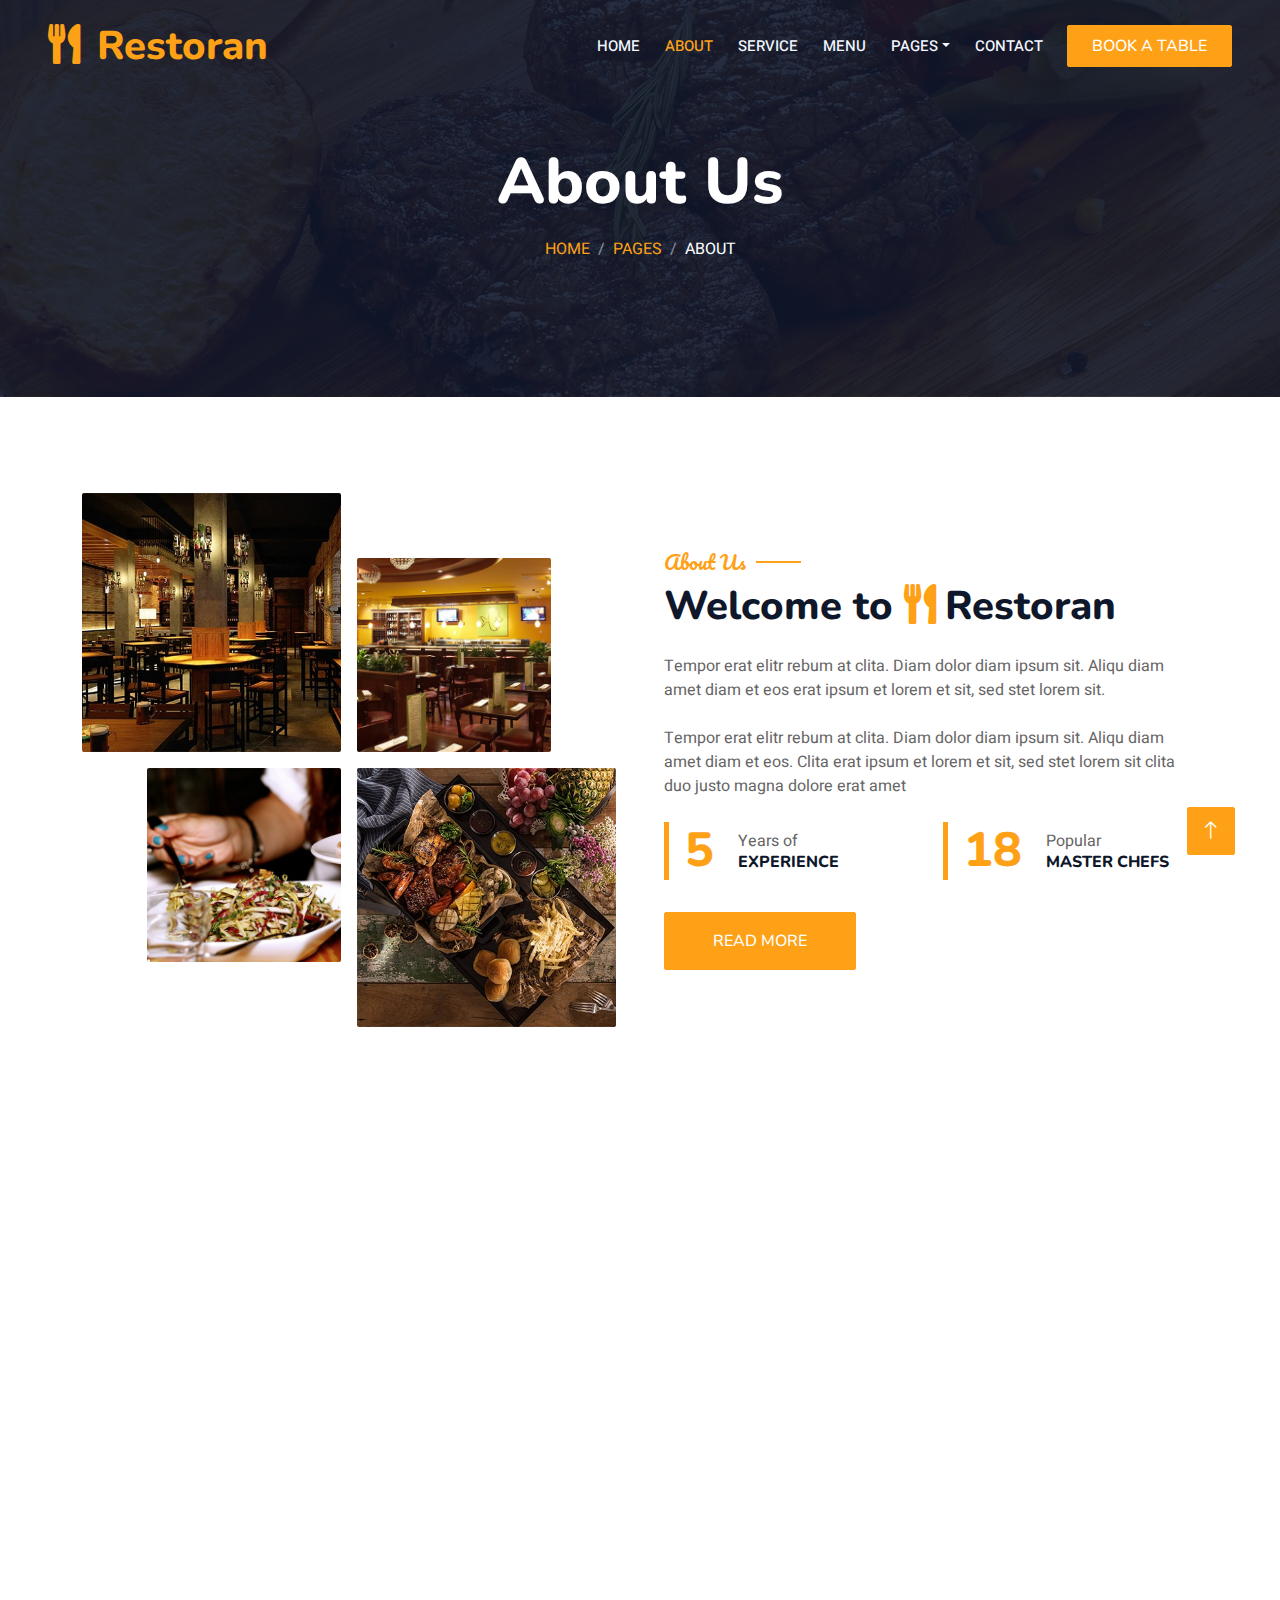
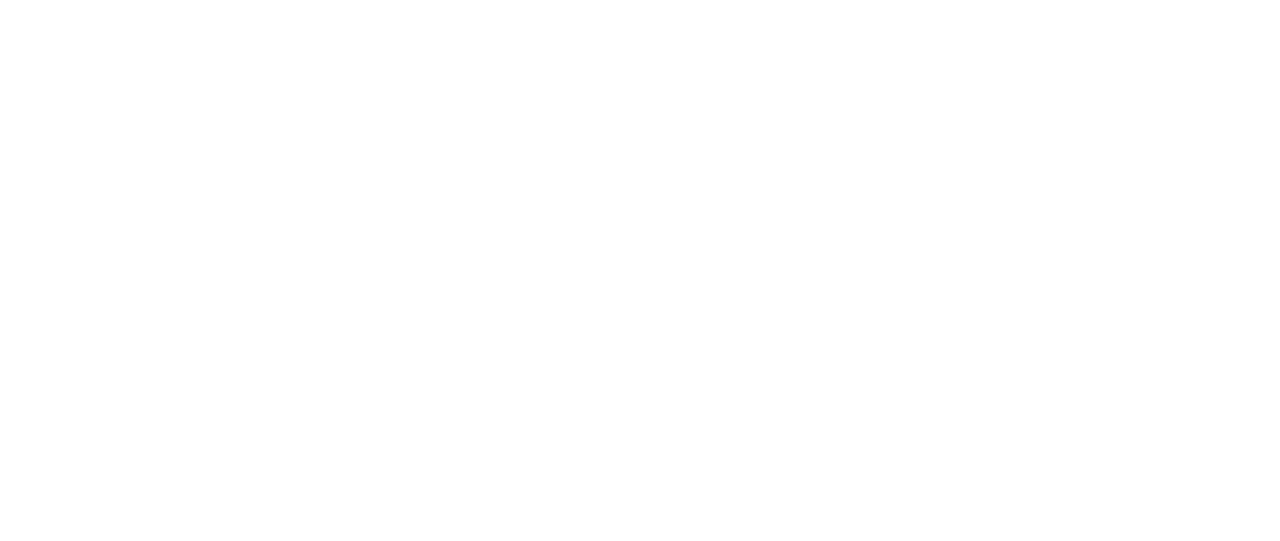
==== about.html @ 9293f6e2 "." ====
<!DOCTYPE html>
<html lang="en">

<head>
    <meta charset="utf-8">
    <title>Restoran - Bootstrap Restaurant Template</title>
    <meta content="width=device-width, initial-scale=1.0" name="viewport">
    <meta content="" name="keywords">
    <meta content="" name="description">

    <!-- Favicon -->
    <link href="img/favicon.ico" rel="icon">

    <!-- Google Web Fonts -->
    <link rel="preconnect" href="https://fonts.googleapis.com">
    <link rel="preconnect" href="https://fonts.gstatic.com" crossorigin>
    <link href="https://fonts.googleapis.com/css2?family=Heebo:wght@400;500;600&family=Nunito:wght@600;700;800&family=Pacifico&display=swap" rel="stylesheet">

    <!-- Icon Font Stylesheet -->
    <link href="https://cdnjs.cloudflare.com/ajax/libs/font-awesome/5.10.0/css/all.min.css" rel="stylesheet">
    <link href="https://cdn.jsdelivr.net/npm/bootstrap-icons@1.4.1/font/bootstrap-icons.css" rel="stylesheet">

    <!-- Libraries Stylesheet -->
    <link href="lib/animate/animate.min.css" rel="stylesheet">
    <link href="lib/owlcarousel/assets/owl.carousel.min.css" rel="stylesheet">
    <link href="lib/tempusdominus/css/tempusdominus-bootstrap-4.min.css" rel="stylesheet" />

    <!-- Customized Bootstrap Stylesheet -->
    <link href="css/bootstrap.min.css" rel="stylesheet">

    <!-- Template Stylesheet -->
    <link href="css/style.css" rel="stylesheet">
</head>

<body>
    <div class="container-xxl bg-white p-0">
        <!-- Spinner Start -->
        <div id="spinner" class="show bg-white position-fixed translate-middle w-100 vh-100 top-50 start-50 d-flex align-items-center justify-content-center">
            <div class="spinner-border text-primary" style="width: 3rem; height: 3rem;" role="status">
                <span class="sr-only">Loading...</span>
            </div>
        </div>
        <!-- Spinner End -->


        <!-- Navbar & Hero Start -->
        <div class="container-xxl position-relative p-0">
            <nav class="navbar navbar-expand-lg navbar-dark bg-dark px-4 px-lg-5 py-3 py-lg-0">
                <a href="" class="navbar-brand p-0">
                    <h1 class="text-primary m-0"><i class="fa fa-utensils me-3"></i>Restoran</h1>
                    <!-- <img src="img/logo.png" alt="Logo"> -->
                </a>
                <button class="navbar-toggler" type="button" data-bs-toggle="collapse" data-bs-target="#navbarCollapse">
                    <span class="fa fa-bars"></span>
                </button>
                <div class="collapse navbar-collapse" id="navbarCollapse">
                    <div class="navbar-nav ms-auto py-0 pe-4">
                        <a href="index.html" class="nav-item nav-link">Home</a>
                        <a href="about.html" class="nav-item nav-link active">About</a>
                        <a href="service.html" class="nav-item nav-link">Service</a>
                        <a href="menu.html" class="nav-item nav-link">Menu</a>
                        <div class="nav-item dropdown">
                            <a href="#" class="nav-link dropdown-toggle" data-bs-toggle="dropdown">Pages</a>
                            <div class="dropdown-menu m-0">
                                <a href="booking.html" class="dropdown-item">Booking</a>
                                <a href="team.html" class="dropdown-item">Our Team</a>
                                <a href="testimonial.html" class="dropdown-item">Testimonial</a>
                            </div>
                        </div>
                        <a href="contact.html" class="nav-item nav-link">Contact</a>
                    </div>
                    <a href="" class="btn btn-primary py-2 px-4">Book A Table</a>
                </div>
            </nav>

            <div class="container-xxl py-5 bg-dark hero-header mb-5">
                <div class="container text-center my-5 pt-5 pb-4">
                    <h1 class="display-3 text-white mb-3 animated slideInDown">About Us</h1>
                    <nav aria-label="breadcrumb">
                        <ol class="breadcrumb justify-content-center text-uppercase">
                            <li class="breadcrumb-item"><a href="#">Home</a></li>
                            <li class="breadcrumb-item"><a href="#">Pages</a></li>
                            <li class="breadcrumb-item text-white active" aria-current="page">About</li>
                        </ol>
                    </nav>
                </div>
            </div>
        </div>
        <!-- Navbar & Hero End -->


        <!-- About Start -->
        <div class="container-xxl py-5">
            <div class="container">
                <div class="row g-5 align-items-center">
                    <div class="col-lg-6">
                        <div class="row g-3">
                            <div class="col-6 text-start">
                                <img class="img-fluid rounded w-100 wow zoomIn" data-wow-delay="0.1s" src="img/about-1.jpg">
                            </div>
                            <div class="col-6 text-start">
                                <img class="img-fluid rounded w-75 wow zoomIn" data-wow-delay="0.3s" src="img/about-2.jpg" style="margin-top: 25%;">
                            </div>
                            <div class="col-6 text-end">
                                <img class="img-fluid rounded w-75 wow zoomIn" data-wow-delay="0.5s" src="img/about-3.jpg">
                            </div>
                            <div class="col-6 text-end">
                                <img class="img-fluid rounded w-100 wow zoomIn" data-wow-delay="0.7s" src="img/about-4.jpg">
                            </div>
                        </div>
                    </div>
                    <div class="col-lg-6">
                        <h5 class="section-title ff-secondary text-start text-primary fw-normal">About Us</h5>
                        <h1 class="mb-4">Welcome to <i class="fa fa-utensils text-primary me-2"></i>Restoran</h1>
                        <p class="mb-4">Tempor erat elitr rebum at clita. Diam dolor diam ipsum sit. Aliqu diam amet diam et eos erat ipsum et lorem et sit, sed stet lorem sit.</p>
                        <p class="mb-4">Tempor erat elitr rebum at clita. Diam dolor diam ipsum sit. Aliqu diam amet diam et eos. Clita erat ipsum et lorem et sit, sed stet lorem sit clita duo justo magna dolore erat amet</p>
                        <div class="row g-4 mb-4">
                            <div class="col-sm-6">
                                <div class="d-flex align-items-center border-start border-5 border-primary px-3">
                                    <h1 class="flex-shrink-0 display-5 text-primary mb-0" data-toggle="counter-up">15</h1>
                                    <div class="ps-4">
                                        <p class="mb-0">Years of</p>
                                        <h6 class="text-uppercase mb-0">Experience</h6>
                                    </div>
                                </div>
                            </div>
                            <div class="col-sm-6">
                                <div class="d-flex align-items-center border-start border-5 border-primary px-3">
                                    <h1 class="flex-shrink-0 display-5 text-primary mb-0" data-toggle="counter-up">50</h1>
                                    <div class="ps-4">
                                        <p class="mb-0">Popular</p>
                                        <h6 class="text-uppercase mb-0">Master Chefs</h6>
                                    </div>
                                </div>
                            </div>
                        </div>
                        <a class="btn btn-primary py-3 px-5 mt-2" href="">Read More</a>
                    </div>
                </div>
            </div>
        </div>
        <!-- About End -->


        <!-- Team Start -->
        <div class="container-xxl pt-5 pb-3">
            <div class="container">
                <div class="text-center wow fadeInUp" data-wow-delay="0.1s">
                    <h5 class="section-title ff-secondary text-center text-primary fw-normal">Team Members</h5>
                    <h1 class="mb-5">Our Master Chefs</h1>
                </div>
                <div class="row g-4">
                    <div class="col-lg-3 col-md-6 wow fadeInUp" data-wow-delay="0.1s">
                        <div class="team-item text-center rounded overflow-hidden">
                            <div class="rounded-circle overflow-hidden m-4">
                                <img class="img-fluid" src="img/team-1.jpg" alt="">
                            </div>
                            <h5 class="mb-0">Full Name</h5>
                            <small>Designation</small>
                            <div class="d-flex justify-content-center mt-3">
                                <a class="btn btn-square btn-primary mx-1" href=""><i class="fab fa-facebook-f"></i></a>
                                <a class="btn btn-square btn-primary mx-1" href=""><i class="fab fa-twitter"></i></a>
                                <a class="btn btn-square btn-primary mx-1" href=""><i class="fab fa-instagram"></i></a>
                            </div>
                        </div>
                    </div>
                    <div class="col-lg-3 col-md-6 wow fadeInUp" data-wow-delay="0.3s">
                        <div class="team-item text-center rounded overflow-hidden">
                            <div class="rounded-circle overflow-hidden m-4">
                                <img class="img-fluid" src="img/team-2.jpg" alt="">
                            </div>
                            <h5 class="mb-0">Full Name</h5>
                            <small>Designation</small>
                            <div class="d-flex justify-content-center mt-3">
                                <a class="btn btn-square btn-primary mx-1" href=""><i class="fab fa-facebook-f"></i></a>
                                <a class="btn btn-square btn-primary mx-1" href=""><i class="fab fa-twitter"></i></a>
                                <a class="btn btn-square btn-primary mx-1" href=""><i class="fab fa-instagram"></i></a>
                            </div>
                        </div>
                    </div>
                    <div class="col-lg-3 col-md-6 wow fadeInUp" data-wow-delay="0.5s">
                        <div class="team-item text-center rounded overflow-hidden">
                            <div class="rounded-circle overflow-hidden m-4">
                                <img class="img-fluid" src="img/team-3.jpg" alt="">
                            </div>
                            <h5 class="mb-0">Full Name</h5>
                            <small>Designation</small>
                            <div class="d-flex justify-content-center mt-3">
                                <a class="btn btn-square btn-primary mx-1" href=""><i class="fab fa-facebook-f"></i></a>
                                <a class="btn btn-square btn-primary mx-1" href=""><i class="fab fa-twitter"></i></a>
                                <a class="btn btn-square btn-primary mx-1" href=""><i class="fab fa-instagram"></i></a>
                            </div>
                        </div>
                    </div>
                    <div class="col-lg-3 col-md-6 wow fadeInUp" data-wow-delay="0.7s">
                        <div class="team-item text-center rounded overflow-hidden">
                            <div class="rounded-circle overflow-hidden m-4">
                                <img class="img-fluid" src="img/team-4.jpg" alt="">
                            </div>
                            <h5 class="mb-0">Full Name</h5>
                            <small>Designation</small>
                            <div class="d-flex justify-content-center mt-3">
                                <a class="btn btn-square btn-primary mx-1" href=""><i class="fab fa-facebook-f"></i></a>
                                <a class="btn btn-square btn-primary mx-1" href=""><i class="fab fa-twitter"></i></a>
                                <a class="btn btn-square btn-primary mx-1" href=""><i class="fab fa-instagram"></i></a>
                            </div>
                        </div>
                    </div>
                </div>
            </div>
        </div>
        <!-- Team End -->
        

        <!-- Footer Start -->
        <div class="container-fluid bg-dark text-light footer pt-5 mt-5 wow fadeIn" data-wow-delay="0.1s">
            <div class="container py-5">
                <div class="row g-5">
                    <div class="col-lg-3 col-md-6">
                        <h4 class="section-title ff-secondary text-start text-primary fw-normal mb-4">Company</h4>
                        <a class="btn btn-link" href="">About Us</a>
                        <a class="btn btn-link" href="">Contact Us</a>
                        <a class="btn btn-link" href="">Reservation</a>
                        <a class="btn btn-link" href="">Privacy Policy</a>
                        <a class="btn btn-link" href="">Terms & Condition</a>
                    </div>
                    <div class="col-lg-3 col-md-6">
                        <h4 class="section-title ff-secondary text-start text-primary fw-normal mb-4">Contact</h4>
                        <p class="mb-2"><i class="fa fa-map-marker-alt me-3"></i>123 Street, New York, USA</p>
                        <p class="mb-2"><i class="fa fa-phone-alt me-3"></i>+012 345 67890</p>
                        <p class="mb-2"><i class="fa fa-envelope me-3"></i>info@example.com</p>
                        <div class="d-flex pt-2">
                            <a class="btn btn-outline-light btn-social" href=""><i class="fab fa-twitter"></i></a>
                            <a class="btn btn-outline-light btn-social" href=""><i class="fab fa-facebook-f"></i></a>
                            <a class="btn btn-outline-light btn-social" href=""><i class="fab fa-youtube"></i></a>
                            <a class="btn btn-outline-light btn-social" href=""><i class="fab fa-linkedin-in"></i></a>
                        </div>
                    </div>
                    <div class="col-lg-3 col-md-6">
                        <h4 class="section-title ff-secondary text-start text-primary fw-normal mb-4">Opening</h4>
                        <h5 class="text-light fw-normal">Monday - Saturday</h5>
                        <p>09AM - 09PM</p>
                        <h5 class="text-light fw-normal">Sunday</h5>
                        <p>10AM - 08PM</p>
                    </div>
                    <div class="col-lg-3 col-md-6">
                        <h4 class="section-title ff-secondary text-start text-primary fw-normal mb-4">Newsletter</h4>
                        <p>Dolor amet sit justo amet elitr clita ipsum elitr est.</p>
                        <div class="position-relative mx-auto" style="max-width: 400px;">
                            <input class="form-control border-primary w-100 py-3 ps-4 pe-5" type="text" placeholder="Your email">
                            <button type="button" class="btn btn-primary py-2 position-absolute top-0 end-0 mt-2 me-2">SignUp</button>
                        </div>
                    </div>
                </div>
            </div>
            <div class="container">
                <div class="copyright">
                    <div class="row">
                        <div class="col-md-6 text-center text-md-start mb-3 mb-md-0">
                            &copy; <a class="border-bottom" href="#">Your Site Name</a>, All Right Reserved. 
							
							<!--/*** This template is free as long as you keep the footer author’s credit link/attribution link/backlink. If you'd like to use the template without the footer author’s credit link/attribution link/backlink, you can purchase the Credit Removal License from "https://htmlcodex.com/credit-removal". Thank you for your support. ***/-->
							Designed By <a class="border-bottom" href="https://htmlcodex.com">HTML Codex</a><br><br>
                            Distributed By <a class="border-bottom" href="https://themewagon.com" target="_blank">ThemeWagon</a>
                        </div>
                        <div class="col-md-6 text-center text-md-end">
                            <div class="footer-menu">
                                <a href="">Home</a>
                                <a href="">Cookies</a>
                                <a href="">Help</a>
                                <a href="">FQAs</a>
                            </div>
                        </div>
                    </div>
                </div>
            </div>
        </div>
        <!-- Footer End -->


        <!-- Back to Top -->
        <a href="#" class="btn btn-lg btn-primary btn-lg-square back-to-top"><i class="bi bi-arrow-up"></i></a>
    </div>

    <!-- JavaScript Libraries -->
    <script src="https://code.jquery.com/jquery-3.4.1.min.js"></script>
    <script src="https://cdn.jsdelivr.net/npm/bootstrap@5.0.0/dist/js/bootstrap.bundle.min.js"></script>
    <script src="lib/wow/wow.min.js"></script>
    <script src="lib/easing/easing.min.js"></script>
    <script src="lib/waypoints/waypoints.min.js"></script>
    <script src="lib/counterup/counterup.min.js"></script>
    <script src="lib/owlcarousel/owl.carousel.min.js"></script>
    <script src="lib/tempusdominus/js/moment.min.js"></script>
    <script src="lib/tempusdominus/js/moment-timezone.min.js"></script>
    <script src="lib/tempusdominus/js/tempusdominus-bootstrap-4.min.js"></script>

    <!-- Template Javascript -->
    <script src="js/main.js"></script>
</body>

</html>
---- css/style.css ----
/********** Template CSS **********/
:root {
    --primary: #FEA116;
    --light: #F1F8FF;
    --dark: #0F172B;
}

.ff-secondary {
    font-family: 'Pacifico', cursive;
}

.fw-medium {
    font-weight: 600 !important;
}

.fw-semi-bold {
    font-weight: 700 !important;
}

.back-to-top {
    position: fixed;
    display: none;
    right: 45px;
    bottom: 45px;
    z-index: 99;
}


/*** Spinner ***/
#spinner {
    opacity: 0;
    visibility: hidden;
    transition: opacity .5s ease-out, visibility 0s linear .5s;
    z-index: 99999;
}

#spinner.show {
    transition: opacity .5s ease-out, visibility 0s linear 0s;
    visibility: visible;
    opacity: 1;
}


/*** Button ***/
.btn {
    font-family: 'Nunito', sans-serif;
    font-weight: 500;
    text-transform: uppercase;
    transition: .5s;
}

.btn.btn-primary,
.btn.btn-secondary {
    color: #FFFFFF;
}

.btn-square {
    width: 38px;
    height: 38px;
}

.btn-sm-square {
    width: 32px;
    height: 32px;
}

.btn-lg-square {
    width: 48px;
    height: 48px;
}

.btn-square,
.btn-sm-square,
.btn-lg-square {
    padding: 0;
    display: flex;
    align-items: center;
    justify-content: center;
    font-weight: normal;
    border-radius: 2px;
}


/*** Navbar ***/
.navbar-dark .navbar-nav .nav-link {
    position: relative;
    margin-left: 25px;
    padding: 35px 0;
    font-size: 15px;
    color: var(--light) !important;
    text-transform: uppercase;
    font-weight: 500;
    outline: none;
    transition: .5s;
}

.sticky-top.navbar-dark .navbar-nav .nav-link {
    padding: 20px 0;
}

.navbar-dark .navbar-nav .nav-link:hover,
.navbar-dark .navbar-nav .nav-link.active {
    color: var(--primary) !important;
}

.navbar-dark .navbar-brand img {
    max-height: 60px;
    transition: .5s;
}

.sticky-top.navbar-dark .navbar-brand img {
    max-height: 45px;
}

@media (max-width: 991.98px) {
    .sticky-top.navbar-dark {
        position: relative;
    }

    .navbar-dark .navbar-collapse {
        margin-top: 15px;
        border-top: 1px solid rgba(255, 255, 255, .1)
    }

    .navbar-dark .navbar-nav .nav-link,
    .sticky-top.navbar-dark .navbar-nav .nav-link {
        padding: 10px 0;
        margin-left: 0;
    }

    .navbar-dark .navbar-brand img {
        max-height: 45px;
    }
}

@media (min-width: 992px) {
    .navbar-dark {
        position: absolute;
        width: 100%;
        top: 0;
        left: 0;
        z-index: 999;
        background: transparent !important;
    }
    
    .sticky-top.navbar-dark {
        position: fixed;
        background: var(--dark) !important;
    }
}


/*** Hero Header ***/
.hero-header {
    background: linear-gradient(rgba(15, 23, 43, .9), rgba(15, 23, 43, .9)), url(../img/bg-hero.jpg);
    background-position: center center;
    background-repeat: no-repeat;
    background-size: cover;
}

.hero-header img {
    animation: imgRotate 50s linear infinite;
}

@keyframes imgRotate { 
    100% { 
        transform: rotate(360deg); 
    } 
}

.breadcrumb-item + .breadcrumb-item::before {
    color: rgba(255, 255, 255, .5);
}


/*** Section Title ***/
.section-title {
    position: relative;
    display: inline-block;
}

.section-title::before {
    position: absolute;
    content: "";
    width: 45px;
    height: 2px;
    top: 50%;
    left: -55px;
    margin-top: -1px;
    background: var(--primary);
}

.section-title::after {
    position: absolute;
    content: "";
    width: 45px;
    height: 2px;
    top: 50%;
    right: -55px;
    margin-top: -1px;
    background: var(--primary);
}

.section-title.text-start::before,
.section-title.text-end::after {
    display: none;
}


/*** Service ***/
.service-item {
    box-shadow: 0 0 45px rgba(0, 0, 0, .08);
    transition: .5s;
}

.service-item:hover {
    background: var(--primary);
}

.service-item * {
    transition: .5s;
}

.service-item:hover * {
    color: var(--light) !important;
}


/*** Food Menu ***/
.nav-pills .nav-item .active {
    border-bottom: 2px solid var(--primary);
}


/*** Youtube Video ***/
.video {
    position: relative;
    height: 100%;
    min-height: 500px;
    background: linear-gradient(rgba(15, 23, 43, .1), rgba(15, 23, 43, .1)), url(../img/video.jpg);
    background-position: center center;
    background-repeat: no-repeat;
    background-size: cover;
}

.video .btn-play {
    position: absolute;
    z-index: 3;
    top: 50%;
    left: 50%;
    transform: translateX(-50%) translateY(-50%);
    box-sizing: content-box;
    display: block;
    width: 32px;
    height: 44px;
    border-radius: 50%;
    border: none;
    outline: none;
    padding: 18px 20px 18px 28px;
}

.video .btn-play:before {
    content: "";
    position: absolute;
    z-index: 0;
    left: 50%;
    top: 50%;
    transform: translateX(-50%) translateY(-50%);
    display: block;
    width: 100px;
    height: 100px;
    background: var(--primary);
    border-radius: 50%;
    animation: pulse-border 1500ms ease-out infinite;
}

.video .btn-play:after {
    content: "";
    position: absolute;
    z-index: 1;
    left: 50%;
    top: 50%;
    transform: translateX(-50%) translateY(-50%);
    display: block;
    width: 100px;
    height: 100px;
    background: var(--primary);
    border-radius: 50%;
    transition: all 200ms;
}

.video .btn-play img {
    position: relative;
    z-index: 3;
    max-width: 100%;
    width: auto;
    height: auto;
}

.video .btn-play span {
    display: block;
    position: relative;
    z-index: 3;
    width: 0;
    height: 0;
    border-left: 32px solid var(--dark);
    border-top: 22px solid transparent;
    border-bottom: 22px solid transparent;
}

@keyframes pulse-border {
    0% {
        transform: translateX(-50%) translateY(-50%) translateZ(0) scale(1);
        opacity: 1;
    }

    100% {
        transform: translateX(-50%) translateY(-50%) translateZ(0) scale(1.5);
        opacity: 0;
    }
}

#videoModal {
    z-index: 99999;
}

#videoModal .modal-dialog {
    position: relative;
    max-width: 800px;
    margin: 60px auto 0 auto;
}

#videoModal .modal-body {
    position: relative;
    padding: 0px;
}

#videoModal .close {
    position: absolute;
    width: 30px;
    height: 30px;
    right: 0px;
    top: -30px;
    z-index: 999;
    font-size: 30px;
    font-weight: normal;
    color: #FFFFFF;
    background: #000000;
    opacity: 1;
}


/*** Team ***/
.team-item {
    box-shadow: 0 0 45px rgba(0, 0, 0, .08);
    height: calc(100% - 38px);
    transition: .5s;
}

.team-item img {
    transition: .5s;
}

.team-item:hover img {
    transform: scale(1.1);
}

.team-item:hover {
    height: 100%;
}

.team-item .btn {
    border-radius: 38px 38px 0 0;
}


/*** Testimonial ***/
.testimonial-carousel .owl-item .testimonial-item,
.testimonial-carousel .owl-item.center .testimonial-item * {
    transition: .5s;
}

.testimonial-carousel .owl-item.center .testimonial-item {
    background: var(--primary) !important;
    border-color: var(--primary) !important;
}

.testimonial-carousel .owl-item.center .testimonial-item * {
    color: var(--light) !important;
}

.testimonial-carousel .owl-dots {
    margin-top: 24px;
    display: flex;
    align-items: flex-end;
    justify-content: center;
}

.testimonial-carousel .owl-dot {
    position: relative;
    display: inline-block;
    margin: 0 5px;
    width: 15px;
    height: 15px;
    border: 1px solid #CCCCCC;
    border-radius: 15px;
    transition: .5s;
}

.testimonial-carousel .owl-dot.active {
    background: var(--primary);
    border-color: var(--primary);
}


/*** Footer ***/
.footer .btn.btn-social {
    margin-right: 5px;
    width: 35px;
    height: 35px;
    display: flex;
    align-items: center;
    justify-content: center;
    color: var(--light);
    border: 1px solid #FFFFFF;
    border-radius: 35px;
    transition: .3s;
}

.footer .btn.btn-social:hover {
    color: var(--primary);
}

.footer .btn.btn-link {
    display: block;
    margin-bottom: 5px;
    padding: 0;
    text-align: left;
    color: #FFFFFF;
    font-size: 15px;
    font-weight: normal;
    text-transform: capitalize;
    transition: .3s;
}

.footer .btn.btn-link::before {
    position: relative;
    content: "\f105";
    font-family: "Font Awesome 5 Free";
    font-weight: 900;
    margin-right: 10px;
}

.footer .btn.btn-link:hover {
    letter-spacing: 1px;
    box-shadow: none;
}

.footer .copyright {
    padding: 25px 0;
    font-size: 15px;
    border-top: 1px solid rgba(256, 256, 256, .1);
}

.footer .copyright a {
    color: var(--light);
}

.footer .footer-menu a {
    margin-right: 15px;
    padding-right: 15px;
    border-right: 1px solid rgba(255, 255, 255, .1);
}

.footer .footer-menu a:last-child {
    margin-right: 0;
    padding-right: 0;
    border-right: none;
}
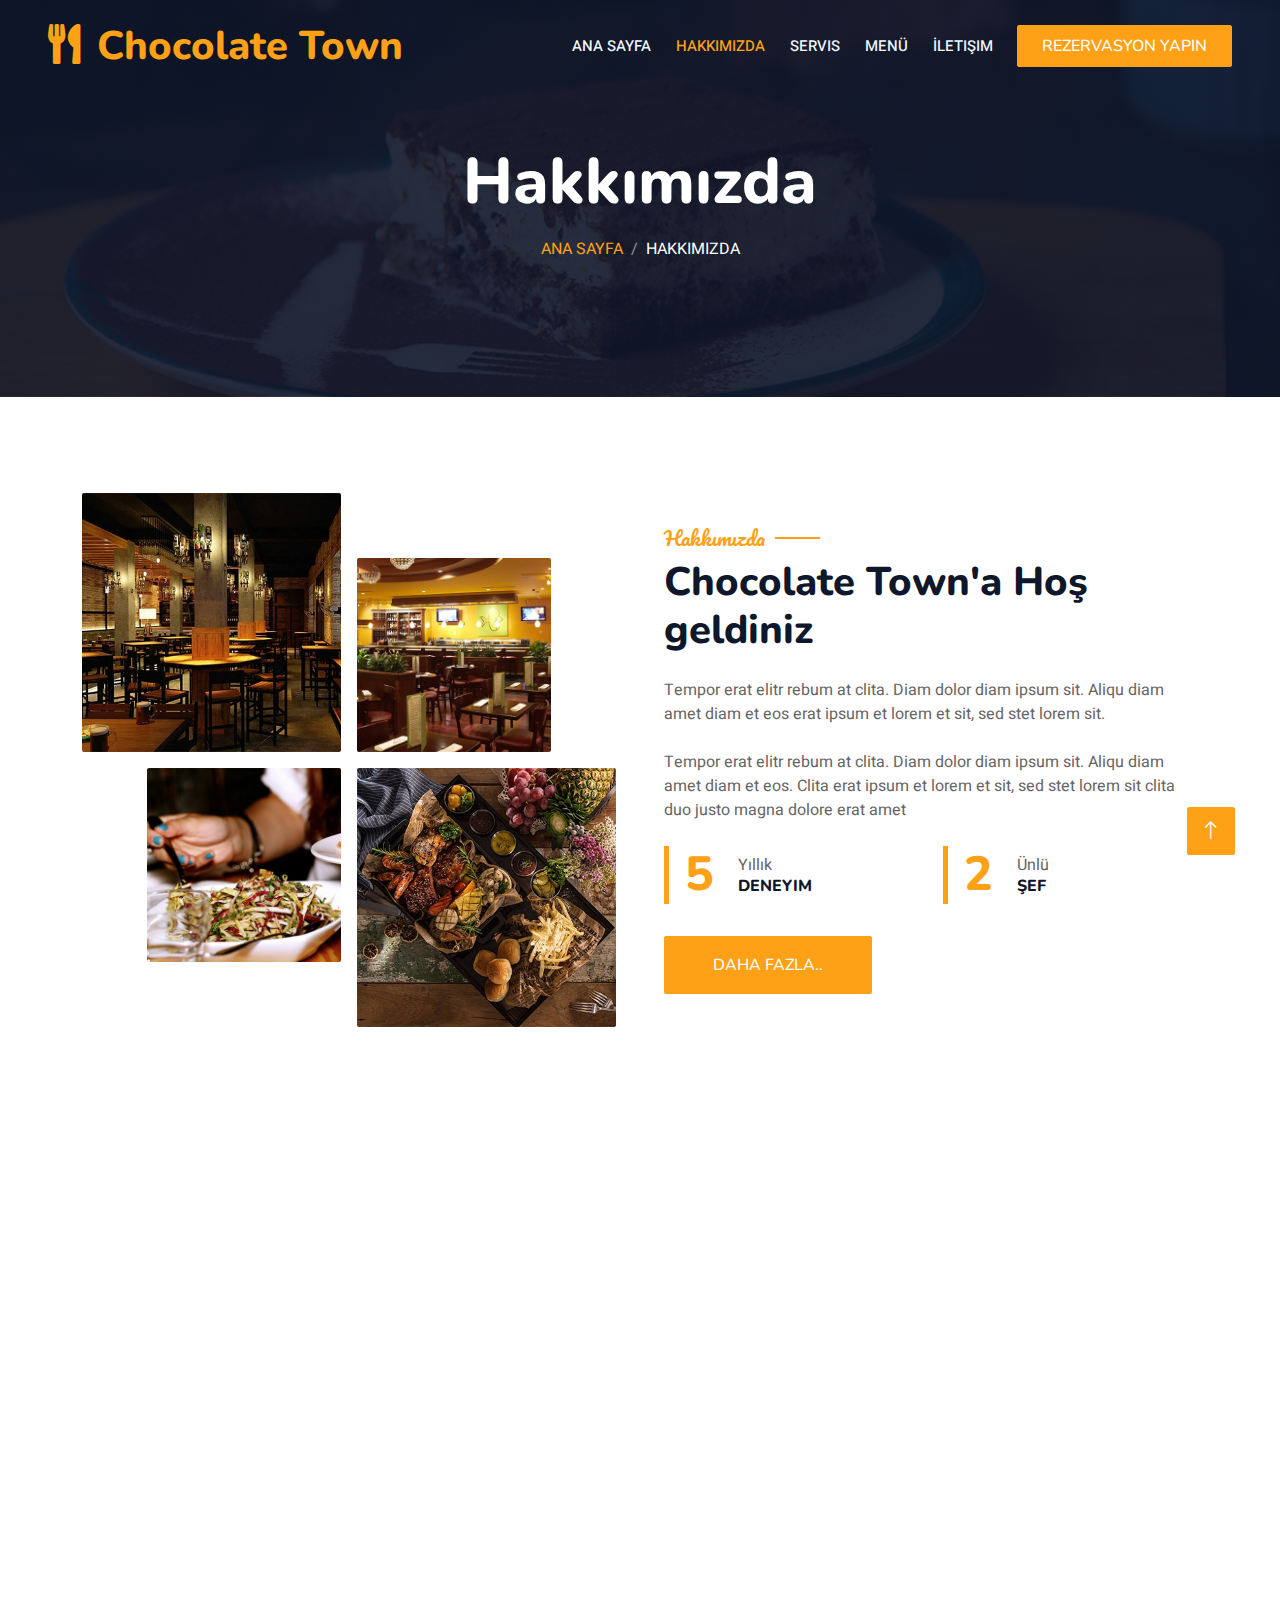
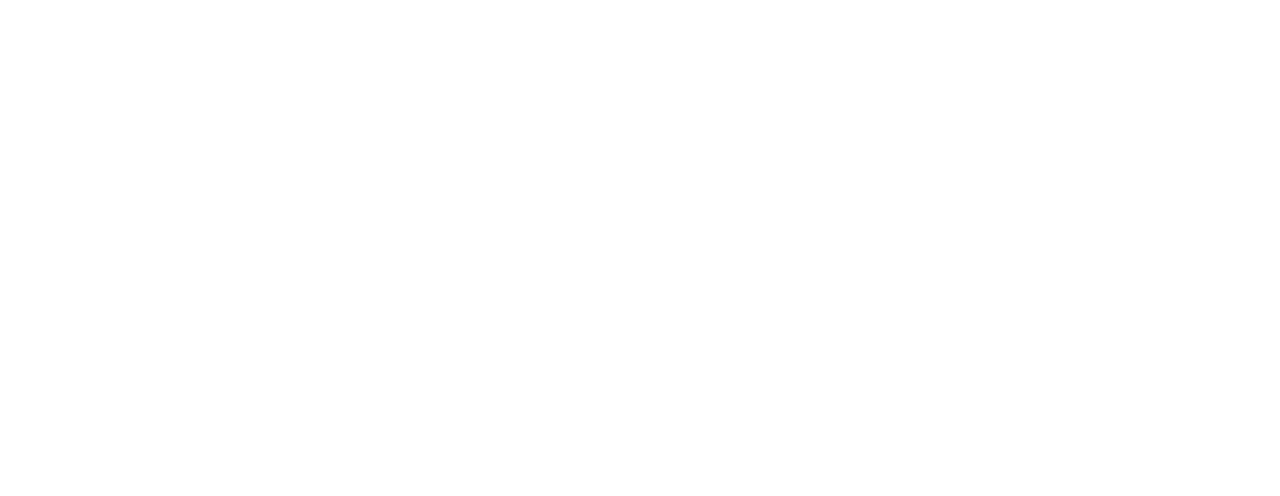
==== commit a6f54cad: "some fixes" ====
--- a/about.html
+++ b/about.html
@@ -3,7 +3,7 @@
 
 <head>
     <meta charset="utf-8">
-    <title>Restoran - Bootstrap Restaurant Template</title>
+    <title>Chocolate Town - Bootstrap Restaurant Template</title>
     <meta content="width=device-width, initial-scale=1.0" name="viewport">
     <meta content="" name="keywords">
     <meta content="" name="description">
@@ -47,7 +47,7 @@
         <div class="container-xxl position-relative p-0">
             <nav class="navbar navbar-expand-lg navbar-dark bg-dark px-4 px-lg-5 py-3 py-lg-0">
                 <a href="" class="navbar-brand p-0">
-                    <h1 class="text-primary m-0"><i class="fa fa-utensils me-3"></i>Restoran</h1>
+                    <h1 class="text-primary m-0"><i class="fa fa-utensils me-3"></i>Chocolate Town</h1>
                     <!-- <img src="img/logo.png" alt="Logo"> -->
                 </a>
                 <button class="navbar-toggler" type="button" data-bs-toggle="collapse" data-bs-target="#navbarCollapse">
@@ -55,32 +55,24 @@
                 </button>
                 <div class="collapse navbar-collapse" id="navbarCollapse">
                     <div class="navbar-nav ms-auto py-0 pe-4">
-                        <a href="index.html" class="nav-item nav-link">Home</a>
-                        <a href="about.html" class="nav-item nav-link active">About</a>
-                        <a href="service.html" class="nav-item nav-link">Service</a>
-                        <a href="menu.html" class="nav-item nav-link">Menu</a>
-                        <div class="nav-item dropdown">
-                            <a href="#" class="nav-link dropdown-toggle" data-bs-toggle="dropdown">Pages</a>
-                            <div class="dropdown-menu m-0">
-                                <a href="booking.html" class="dropdown-item">Booking</a>
-                                <a href="team.html" class="dropdown-item">Our Team</a>
-                                <a href="testimonial.html" class="dropdown-item">Testimonial</a>
-                            </div>
-                        </div>
-                        <a href="contact.html" class="nav-item nav-link">Contact</a>
-                    </div>
-                    <a href="" class="btn btn-primary py-2 px-4">Book A Table</a>
+                        <a href="index.html" class="nav-item nav-link">Ana Sayfa</a>
+                        <a href="about.html" class="nav-item nav-link active">Hakkımızda</a>
+                        <a href="service.html" class="nav-item nav-link">Servis</a>
+                        <a href="menu.html" class="nav-item nav-link">Menü</a>
+                      
+                        <a href="contact.html" class="nav-item nav-link">İletişim</a>
+                    </div>
+                    <a href="" class="btn btn-primary py-2 px-4">Rezervasyon Yapın</a>
                 </div>
             </nav>
 
             <div class="container-xxl py-5 bg-dark hero-header mb-5">
                 <div class="container text-center my-5 pt-5 pb-4">
-                    <h1 class="display-3 text-white mb-3 animated slideInDown">About Us</h1>
+                    <h1 class="display-3 text-white mb-3 animated slideInDown">Hakkımızda</h1>
                     <nav aria-label="breadcrumb">
                         <ol class="breadcrumb justify-content-center text-uppercase">
-                            <li class="breadcrumb-item"><a href="#">Home</a></li>
-                            <li class="breadcrumb-item"><a href="#">Pages</a></li>
-                            <li class="breadcrumb-item text-white active" aria-current="page">About</li>
+                            <li class="breadcrumb-item"><a href="#">Ana Sayfa</a></li>
+                            <li class="breadcrumb-item text-white active" aria-current="page">Hakkımızda</li>
                         </ol>
                     </nav>
                 </div>
@@ -110,8 +102,8 @@
                         </div>
                     </div>
                     <div class="col-lg-6">
-                        <h5 class="section-title ff-secondary text-start text-primary fw-normal">About Us</h5>
-                        <h1 class="mb-4">Welcome to <i class="fa fa-utensils text-primary me-2"></i>Restoran</h1>
+                        <h5 class="section-title ff-secondary text-start text-primary fw-normal">Hakkımızda</h5>
+                        <h1 class="mb-4">Chocolate Town'a Hoş geldiniz</h1>
                         <p class="mb-4">Tempor erat elitr rebum at clita. Diam dolor diam ipsum sit. Aliqu diam amet diam et eos erat ipsum et lorem et sit, sed stet lorem sit.</p>
                         <p class="mb-4">Tempor erat elitr rebum at clita. Diam dolor diam ipsum sit. Aliqu diam amet diam et eos. Clita erat ipsum et lorem et sit, sed stet lorem sit clita duo justo magna dolore erat amet</p>
                         <div class="row g-4 mb-4">
@@ -119,22 +111,22 @@
                                 <div class="d-flex align-items-center border-start border-5 border-primary px-3">
                                     <h1 class="flex-shrink-0 display-5 text-primary mb-0" data-toggle="counter-up">15</h1>
                                     <div class="ps-4">
-                                        <p class="mb-0">Years of</p>
-                                        <h6 class="text-uppercase mb-0">Experience</h6>
+                                        <p class="mb-0">Yıllık </p>
+                                        <h6 class="text-uppercase mb-0">Deneyim</h6>
                                     </div>
                                 </div>
                             </div>
                             <div class="col-sm-6">
                                 <div class="d-flex align-items-center border-start border-5 border-primary px-3">
-                                    <h1 class="flex-shrink-0 display-5 text-primary mb-0" data-toggle="counter-up">50</h1>
+                                    <h1 class="flex-shrink-0 display-5 text-primary mb-0" data-toggle="counter-up">6</h1>
                                     <div class="ps-4">
-                                        <p class="mb-0">Popular</p>
-                                        <h6 class="text-uppercase mb-0">Master Chefs</h6>
+                                        <p class="mb-0">Ünlü</p>
+                                        <h6 class="text-uppercase mb-0">Şef</h6>
                                     </div>
                                 </div>
                             </div>
                         </div>
-                        <a class="btn btn-primary py-3 px-5 mt-2" href="">Read More</a>
+                        <a class="btn btn-primary py-3 px-5 mt-2" href="">Daha Fazla..</a>
                     </div>
                 </div>
             </div>
@@ -146,8 +138,8 @@
         <div class="container-xxl pt-5 pb-3">
             <div class="container">
                 <div class="text-center wow fadeInUp" data-wow-delay="0.1s">
-                    <h5 class="section-title ff-secondary text-center text-primary fw-normal">Team Members</h5>
-                    <h1 class="mb-5">Our Master Chefs</h1>
+                    <h5 class="section-title ff-secondary text-center text-primary fw-normal">Ekibimiz</h5>
+                    <h1 class="mb-5">Ustalarımız</h1>
                 </div>
                 <div class="row g-4">
                     <div class="col-lg-3 col-md-6 wow fadeInUp" data-wow-delay="0.1s">
@@ -216,16 +208,16 @@
         <div class="container-fluid bg-dark text-light footer pt-5 mt-5 wow fadeIn" data-wow-delay="0.1s">
             <div class="container py-5">
                 <div class="row g-5">
-                    <div class="col-lg-3 col-md-6">
-                        <h4 class="section-title ff-secondary text-start text-primary fw-normal mb-4">Company</h4>
-                        <a class="btn btn-link" href="">About Us</a>
-                        <a class="btn btn-link" href="">Contact Us</a>
-                        <a class="btn btn-link" href="">Reservation</a>
-                        <a class="btn btn-link" href="">Privacy Policy</a>
-                        <a class="btn btn-link" href="">Terms & Condition</a>
-                    </div>
-                    <div class="col-lg-3 col-md-6">
-                        <h4 class="section-title ff-secondary text-start text-primary fw-normal mb-4">Contact</h4>
+                    <div class="col-lg-4 col-md-6">
+                        <h4 class="section-title ff-secondary text-start text-primary fw-normal mb-4">Şirket</h4>
+                        <a class="btn btn-link" href="">Hakkımızda</a>
+                        <a class="btn btn-link" href="">İletişime Geçin</a>
+                        <a class="btn btn-link" href="">Rezervasyon</a>
+                        <a class="btn btn-link" href="">Gizlilik Politakası</a>
+                        <a class="btn btn-link" href="">Şartlar & Koşullar</a>
+                    </div>
+                    <div class="col-lg-4 col-md-6">
+                        <h4 class="section-title ff-secondary text-start text-primary fw-normal mb-4">İletişim</h4>
                         <p class="mb-2"><i class="fa fa-map-marker-alt me-3"></i>123 Street, New York, USA</p>
                         <p class="mb-2"><i class="fa fa-phone-alt me-3"></i>+012 345 67890</p>
                         <p class="mb-2"><i class="fa fa-envelope me-3"></i>info@example.com</p>
@@ -236,34 +228,21 @@
                             <a class="btn btn-outline-light btn-social" href=""><i class="fab fa-linkedin-in"></i></a>
                         </div>
                     </div>
-                    <div class="col-lg-3 col-md-6">
-                        <h4 class="section-title ff-secondary text-start text-primary fw-normal mb-4">Opening</h4>
-                        <h5 class="text-light fw-normal">Monday - Saturday</h5>
-                        <p>09AM - 09PM</p>
-                        <h5 class="text-light fw-normal">Sunday</h5>
-                        <p>10AM - 08PM</p>
-                    </div>
-                    <div class="col-lg-3 col-md-6">
-                        <h4 class="section-title ff-secondary text-start text-primary fw-normal mb-4">Newsletter</h4>
-                        <p>Dolor amet sit justo amet elitr clita ipsum elitr est.</p>
-                        <div class="position-relative mx-auto" style="max-width: 400px;">
-                            <input class="form-control border-primary w-100 py-3 ps-4 pe-5" type="text" placeholder="Your email">
-                            <button type="button" class="btn btn-primary py-2 position-absolute top-0 end-0 mt-2 me-2">SignUp</button>
-                        </div>
-                    </div>
+                    <div class="col-lg-4 col-md-6">
+                        <h4 class="section-title ff-secondary text-start text-primary fw-normal mb-4">Açılış</h4>
+                        <h5 class="text-light fw-normal">Pazartesi - Cumartesi</h5>
+                        <p>09:00 - 21:00</p>
+                        <h5 class="text-light fw-normal">Pazar</h5>
+                        <p>10:00 - 20:00</p>
+                    </div>
+                    
                 </div>
             </div>
             <div class="container">
                 <div class="copyright">
                     <div class="row">
-                        <div class="col-md-6 text-center text-md-start mb-3 mb-md-0">
-                            &copy; <a class="border-bottom" href="#">Your Site Name</a>, All Right Reserved. 
-							
-							<!--/*** This template is free as long as you keep the footer author’s credit link/attribution link/backlink. If you'd like to use the template without the footer author’s credit link/attribution link/backlink, you can purchase the Credit Removal License from "https://htmlcodex.com/credit-removal". Thank you for your support. ***/-->
-							Designed By <a class="border-bottom" href="https://htmlcodex.com">HTML Codex</a><br><br>
-                            Distributed By <a class="border-bottom" href="https://themewagon.com" target="_blank">ThemeWagon</a>
-                        </div>
-                        <div class="col-md-6 text-center text-md-end">
+                        
+                        <div class="col-md-12 text-center text-md-end">
                             <div class="footer-menu">
                                 <a href="">Home</a>
                                 <a href="">Cookies</a>
--- a/css/style.css
+++ b/css/style.css
@@ -152,7 +152,7 @@
 
 /*** Hero Header ***/
 .hero-header {
-    background: linear-gradient(rgba(15, 23, 43, .9), rgba(15, 23, 43, .9)), url(../img/bg-hero.jpg);
+    background: linear-gradient(rgba(15, 23, 43, .9), rgba(15, 23, 43, .9)), url(../img/tiramisu.jpg);
     background-position: center center;
     background-repeat: no-repeat;
     background-size: cover;
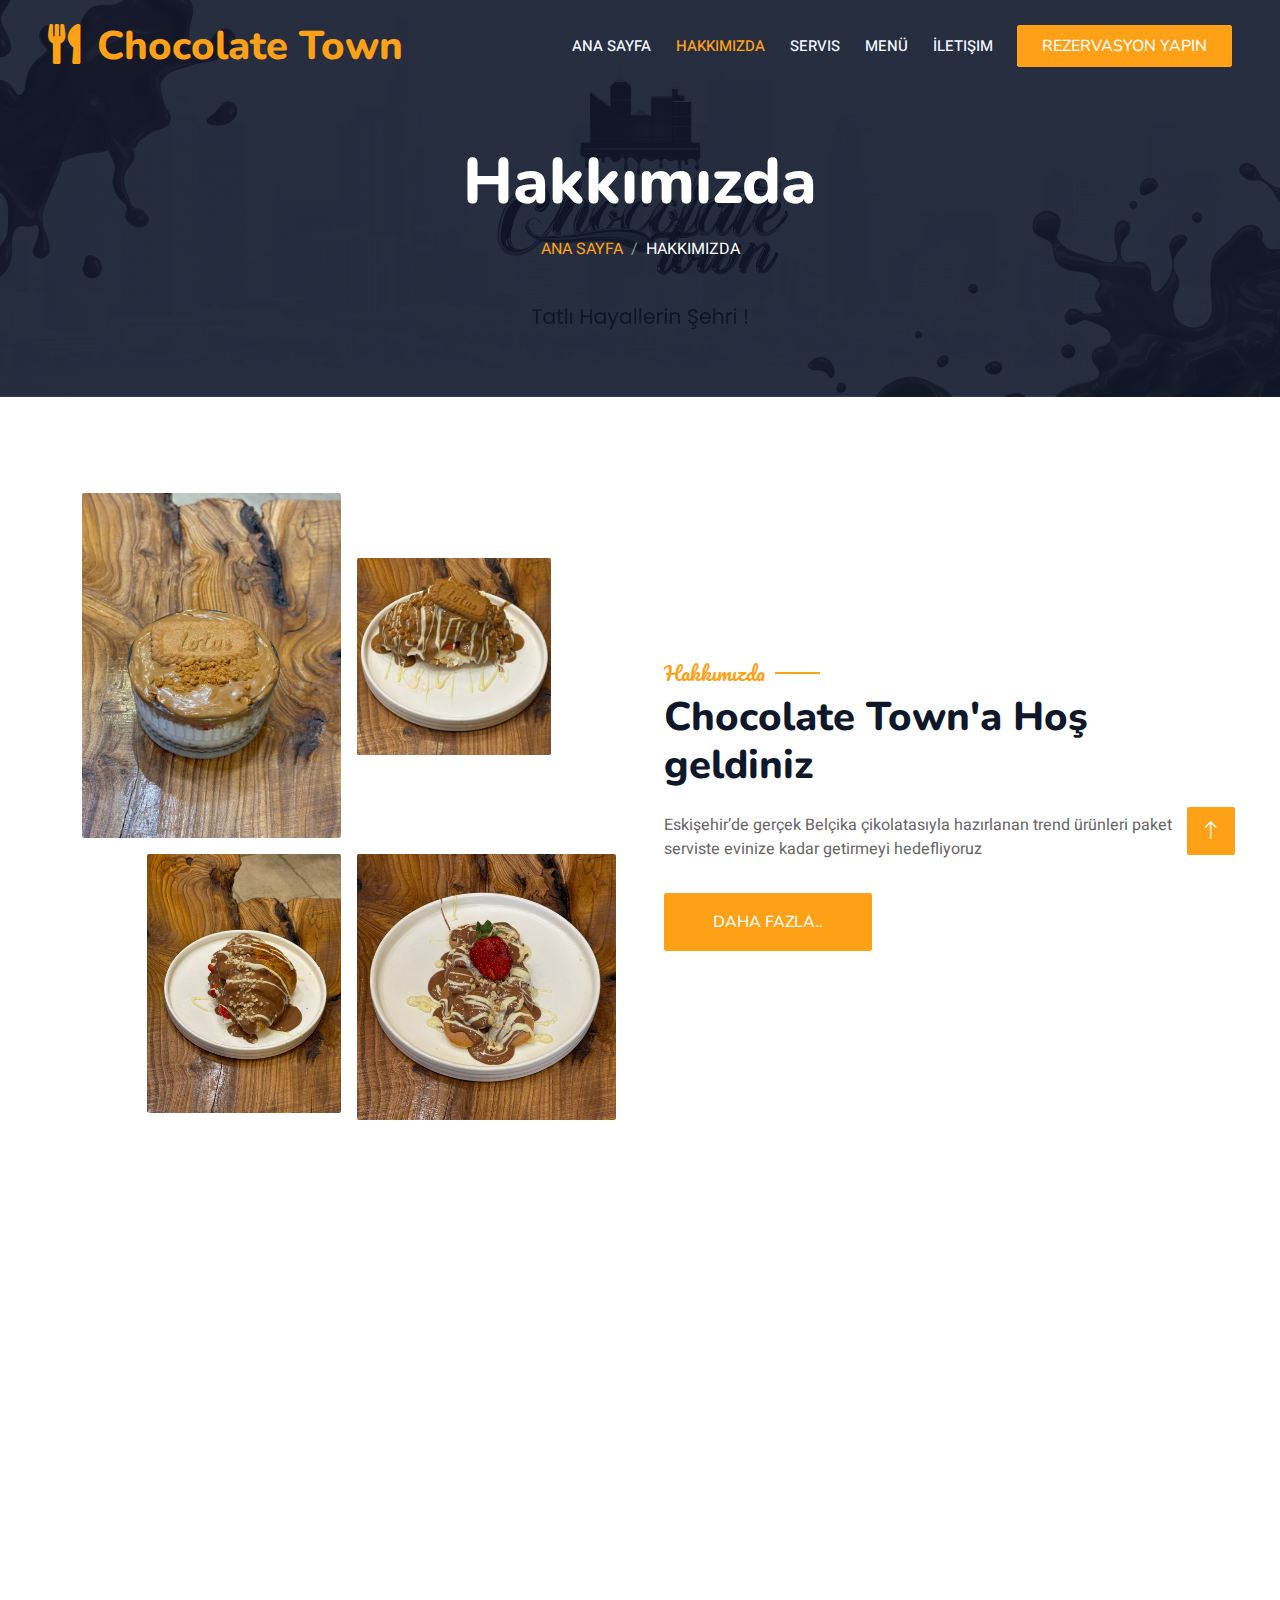
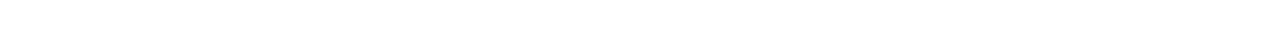
==== commit f4251ce4: "finishing the project" ====
--- a/about.html
+++ b/about.html
@@ -88,30 +88,29 @@
                     <div class="col-lg-6">
                         <div class="row g-3">
                             <div class="col-6 text-start">
-                                <img class="img-fluid rounded w-100 wow zoomIn" data-wow-delay="0.1s" src="img/about-1.jpg">
+                                <img class="img-fluid rounded w-100 wow zoomIn" data-wow-delay="0.1s" src="img/photo-6.jpg">
                             </div>
                             <div class="col-6 text-start">
-                                <img class="img-fluid rounded w-75 wow zoomIn" data-wow-delay="0.3s" src="img/about-2.jpg" style="margin-top: 25%;">
+                                <img class="img-fluid rounded w-75 wow zoomIn" data-wow-delay="0.3s" src="img/photo 2.jpg" style="margin-top: 25%;">
                             </div>
                             <div class="col-6 text-end">
-                                <img class="img-fluid rounded w-75 wow zoomIn" data-wow-delay="0.5s" src="img/about-3.jpg">
+                                <img class="img-fluid rounded w-75 wow zoomIn" data-wow-delay="0.5s" src="img/photo-3.jpg">
                             </div>
                             <div class="col-6 text-end">
-                                <img class="img-fluid rounded w-100 wow zoomIn" data-wow-delay="0.7s" src="img/about-4.jpg">
+                                <img class="img-fluid rounded w-100 wow zoomIn" data-wow-delay="0.7s" src="img/photo-5.jpg">
                             </div>
                         </div>
                     </div>
                     <div class="col-lg-6">
                         <h5 class="section-title ff-secondary text-start text-primary fw-normal">Hakkımızda</h5>
                         <h1 class="mb-4">Chocolate Town'a Hoş geldiniz</h1>
-                        <p class="mb-4">Tempor erat elitr rebum at clita. Diam dolor diam ipsum sit. Aliqu diam amet diam et eos erat ipsum et lorem et sit, sed stet lorem sit.</p>
-                        <p class="mb-4">Tempor erat elitr rebum at clita. Diam dolor diam ipsum sit. Aliqu diam amet diam et eos. Clita erat ipsum et lorem et sit, sed stet lorem sit clita duo justo magna dolore erat amet</p>
-                        <div class="row g-4 mb-4">
+                        <p class="mb-4">Eskişehir’de gerçek Belçika çikolatasıyla hazırlanan trend ürünleri paket serviste evinize kadar getirmeyi hedefliyoruz</p>
+                        <!-- <div class="row g-4 mb-4">
                             <div class="col-sm-6">
                                 <div class="d-flex align-items-center border-start border-5 border-primary px-3">
                                     <h1 class="flex-shrink-0 display-5 text-primary mb-0" data-toggle="counter-up">15</h1>
                                     <div class="ps-4">
-                                        <p class="mb-0">Yıllık </p>
+                                        <p class="mb-0">Yıllık</p>
                                         <h6 class="text-uppercase mb-0">Deneyim</h6>
                                     </div>
                                 </div>
@@ -125,8 +124,8 @@
                                     </div>
                                 </div>
                             </div>
-                        </div>
-                        <a class="btn btn-primary py-3 px-5 mt-2" href="">Daha Fazla..</a>
+                        </div> -->
+                        <a class="btn btn-primary py-3 px-5 mt-2" href="">Daha fazla..</a>
                     </div>
                 </div>
             </div>
@@ -135,7 +134,7 @@
 
 
         <!-- Team Start -->
-        <div class="container-xxl pt-5 pb-3">
+        <!-- <div class="container-xxl pt-5 pb-3">
             <div class="container">
                 <div class="text-center wow fadeInUp" data-wow-delay="0.1s">
                     <h5 class="section-title ff-secondary text-center text-primary fw-normal">Ekibimiz</h5>
@@ -200,7 +199,7 @@
                     </div>
                 </div>
             </div>
-        </div>
+        </div> -->
         <!-- Team End -->
         
 
@@ -218,15 +217,15 @@
                     </div>
                     <div class="col-lg-4 col-md-6">
                         <h4 class="section-title ff-secondary text-start text-primary fw-normal mb-4">İletişim</h4>
-                        <p class="mb-2"><i class="fa fa-map-marker-alt me-3"></i>123 Street, New York, USA</p>
-                        <p class="mb-2"><i class="fa fa-phone-alt me-3"></i>+012 345 67890</p>
-                        <p class="mb-2"><i class="fa fa-envelope me-3"></i>info@example.com</p>
-                        <div class="d-flex pt-2">
+                        <p class="mb-2"><i class="fa fa-map-marker-alt me-3"></i>Hoşnudiye, 770. Sokak No: 4, 26130 Tepebaşı/Eskişehir</p>
+                        <p class="mb-2"><i class="fa fa-phone-alt me-3"></i>+90 (507) 221 10 24</p>
+                        <!-- <p class="mb-2"><i class="fa fa-envelope me-3"></i>info@example.com</p> -->
+                        <!-- <div class="d-flex pt-2">
                             <a class="btn btn-outline-light btn-social" href=""><i class="fab fa-twitter"></i></a>
                             <a class="btn btn-outline-light btn-social" href=""><i class="fab fa-facebook-f"></i></a>
                             <a class="btn btn-outline-light btn-social" href=""><i class="fab fa-youtube"></i></a>
                             <a class="btn btn-outline-light btn-social" href=""><i class="fab fa-linkedin-in"></i></a>
-                        </div>
+                        </div> -->
                     </div>
                     <div class="col-lg-4 col-md-6">
                         <h4 class="section-title ff-secondary text-start text-primary fw-normal mb-4">Açılış</h4>
--- a/css/style.css
+++ b/css/style.css
@@ -152,7 +152,7 @@
 
 /*** Hero Header ***/
 .hero-header {
-    background: linear-gradient(rgba(15, 23, 43, .9), rgba(15, 23, 43, .9)), url(../img/tiramisu.jpg);
+    background: linear-gradient(rgba(15, 23, 43, .9), rgba(15, 23, 43, .9)), url(../img/Tatlı\ Hayallerin\ Şehri\ \(1\).jpg);
     background-position: center center;
     background-repeat: no-repeat;
     background-size: cover;
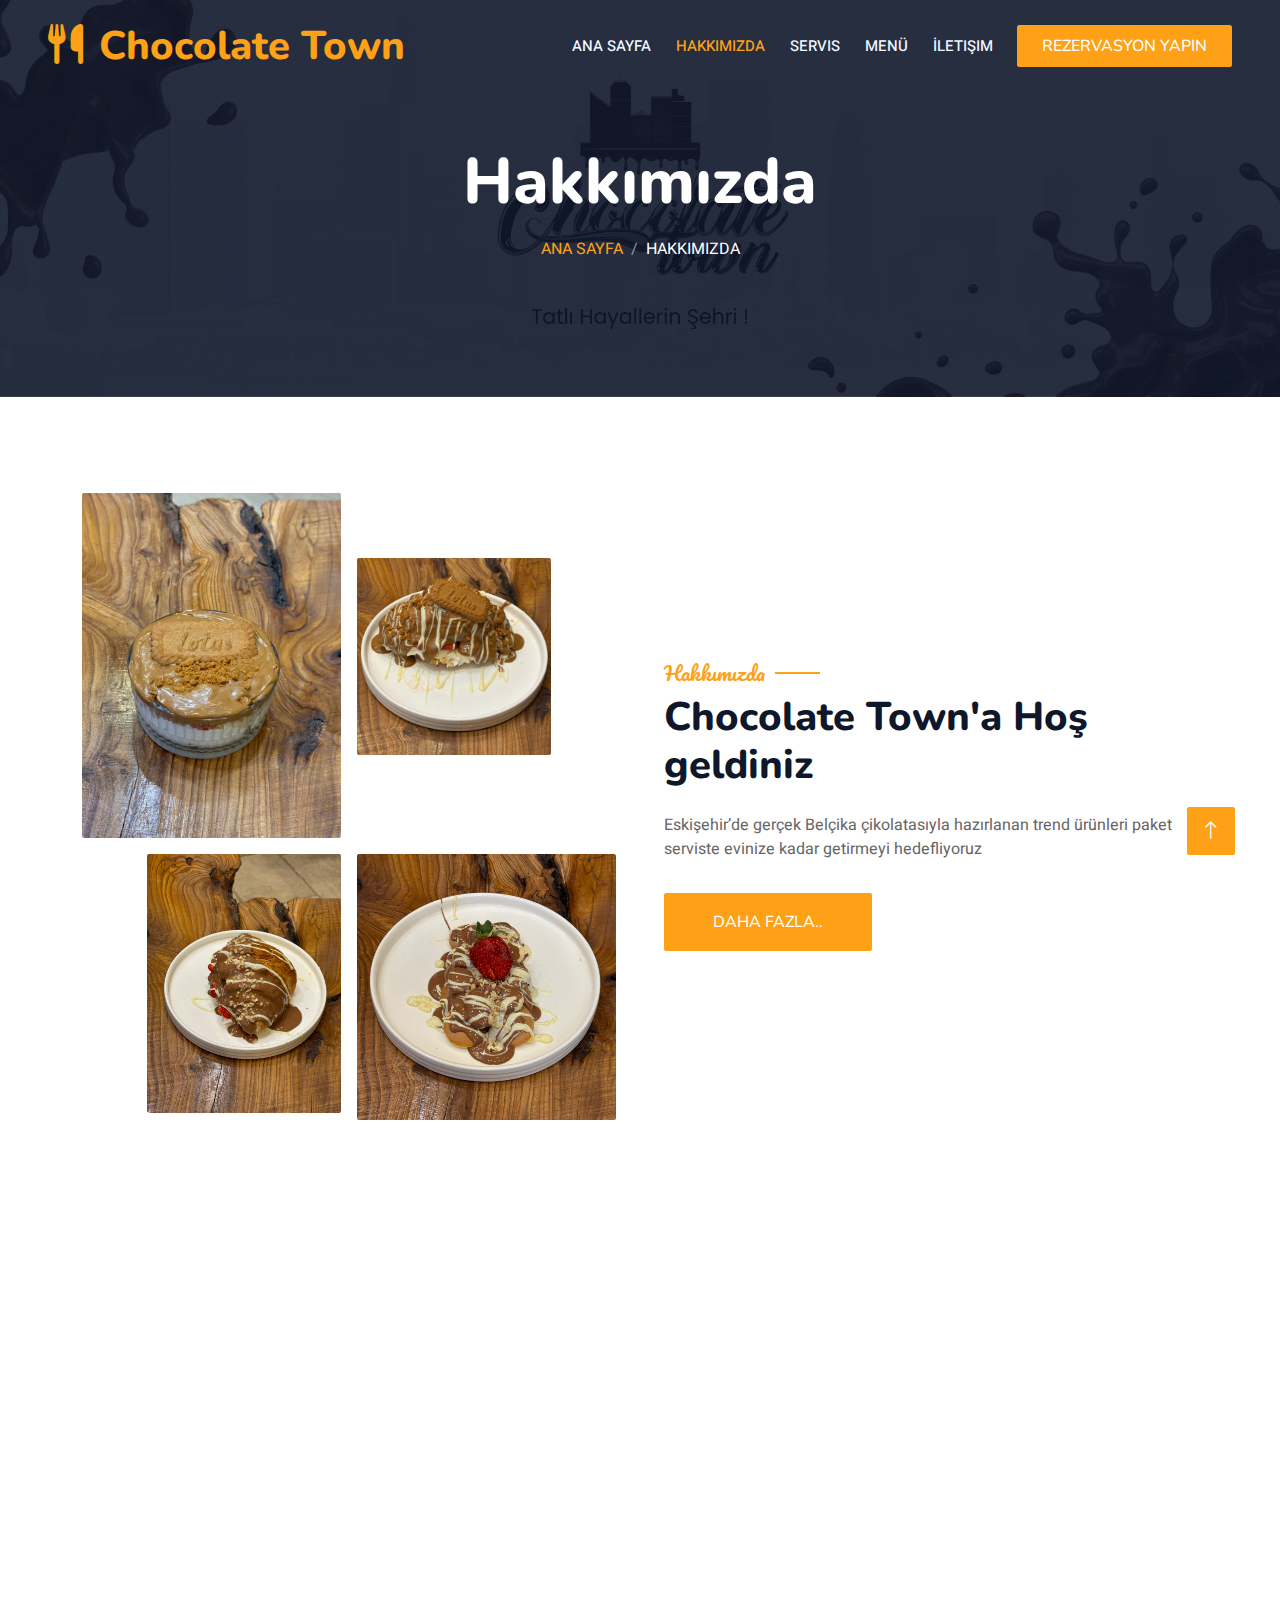
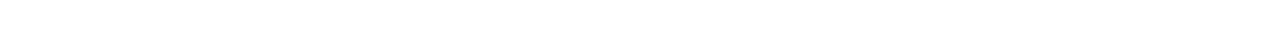
==== commit a0ccb8a0: "little fixes" ====
--- a/about.html
+++ b/about.html
@@ -19,6 +19,7 @@
     <!-- Icon Font Stylesheet -->
     <link href="https://cdnjs.cloudflare.com/ajax/libs/font-awesome/5.10.0/css/all.min.css" rel="stylesheet">
     <link href="https://cdn.jsdelivr.net/npm/bootstrap-icons@1.4.1/font/bootstrap-icons.css" rel="stylesheet">
+    <link rel="stylesheet" href="https://cdnjs.cloudflare.com/ajax/libs/font-awesome/6.7.2/css/all.min.css" integrity="sha512-Evv84Mr4kqVGRNSgIGL/F/aIDqQb7xQ2vcrdIwxfjThSH8CSR7PBEakCr51Ck+w+/U6swU2Im1vVX0SVk9ABhg==" crossorigin="anonymous" referrerpolicy="no-referrer" />
 
     <!-- Libraries Stylesheet -->
     <link href="lib/animate/animate.min.css" rel="stylesheet">
@@ -219,20 +220,19 @@
                         <h4 class="section-title ff-secondary text-start text-primary fw-normal mb-4">İletişim</h4>
                         <p class="mb-2"><i class="fa fa-map-marker-alt me-3"></i>Hoşnudiye, 770. Sokak No: 4, 26130 Tepebaşı/Eskişehir</p>
                         <p class="mb-2"><i class="fa fa-phone-alt me-3"></i>+90 (507) 221 10 24</p>
-                        <!-- <p class="mb-2"><i class="fa fa-envelope me-3"></i>info@example.com</p> -->
-                        <!-- <div class="d-flex pt-2">
-                            <a class="btn btn-outline-light btn-social" href=""><i class="fab fa-twitter"></i></a>
-                            <a class="btn btn-outline-light btn-social" href=""><i class="fab fa-facebook-f"></i></a>
-                            <a class="btn btn-outline-light btn-social" href=""><i class="fab fa-youtube"></i></a>
-                            <a class="btn btn-outline-light btn-social" href=""><i class="fab fa-linkedin-in"></i></a>
-                        </div> -->
+                        <p class="mb-2"><i class="fa fa-envelope me-3"></i>hüseyinpekmez26@gmail.com</p>
+                          <div class="d-flex pt-2">
+                            <a class="btn btn-outline-light btn-social" href="https://www.instagram.com/chocolatetowntr/"><i class="fab fa-instagram"></i></a>
+                            <a class="btn btn-outline-light btn-social" href="https://www.tiktok.com/@chocolatetowntr"><i class="fa-brands fa-tiktok"></i></a>
+                            
+                        </div> 
                     </div>
                     <div class="col-lg-4 col-md-6">
                         <h4 class="section-title ff-secondary text-start text-primary fw-normal mb-4">Açılış</h4>
                         <h5 class="text-light fw-normal">Pazartesi - Cumartesi</h5>
-                        <p>09:00 - 21:00</p>
+                        <p>14:00 - 01:00</p>
                         <h5 class="text-light fw-normal">Pazar</h5>
-                        <p>10:00 - 20:00</p>
+                        <p>14:00 - 01:00</p>
                     </div>
                     
                 </div>
